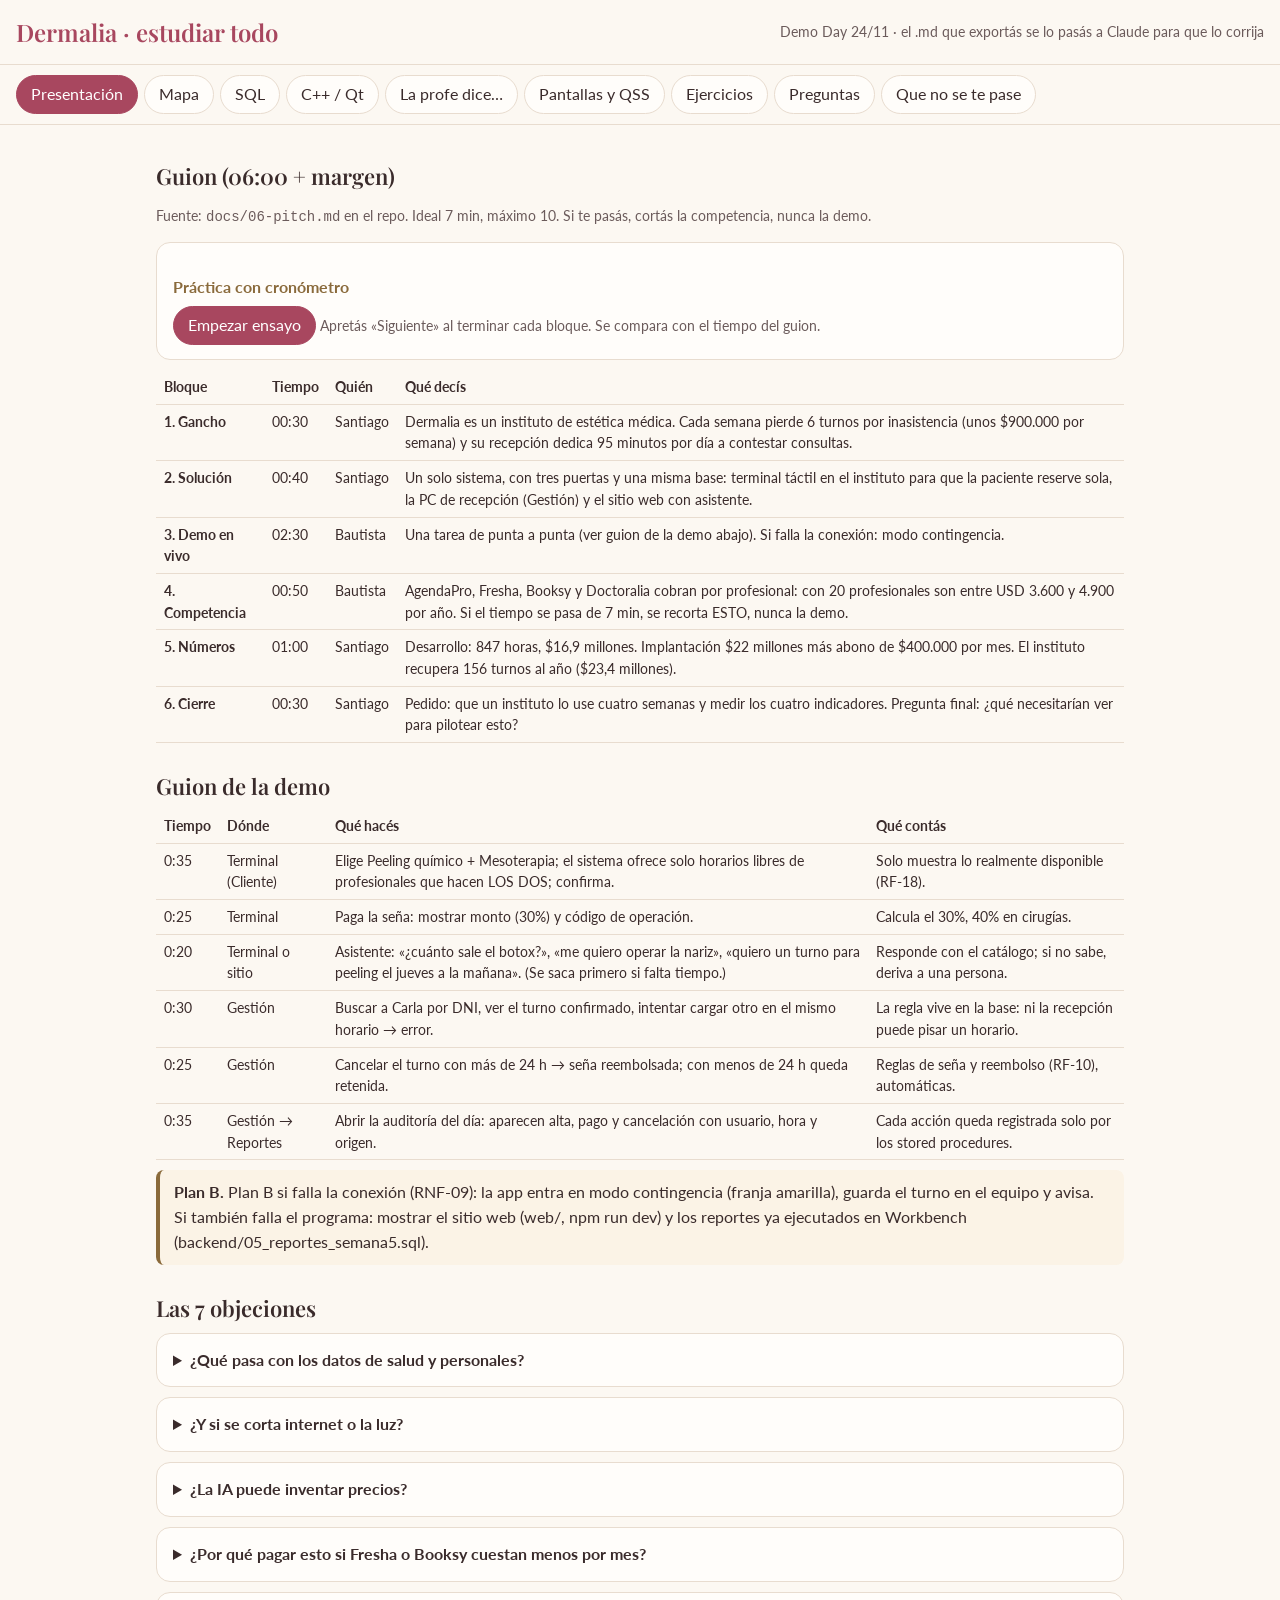
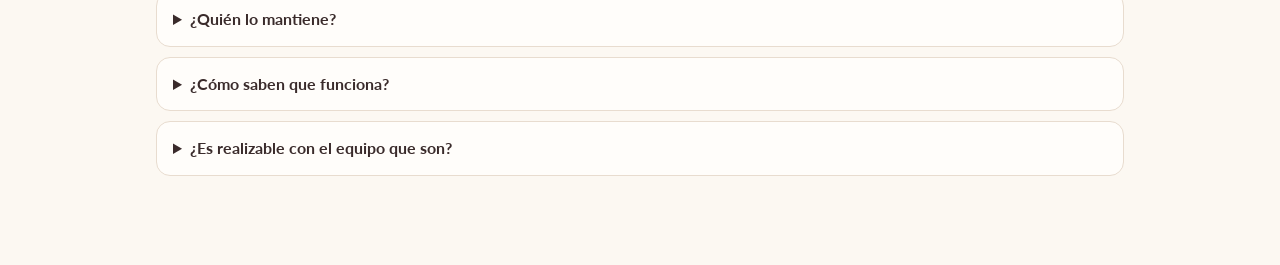
==== berea/index.html @ b36356df "docs(berea): página de estudio Dermalia Co-Authored-By: Claude Sonnet 5.5 <noreply@anthropic.com>" ====
<!doctype html>
<html lang="es">
<head>
<meta charset="utf-8">
<meta name="viewport" content="width=device-width,initial-scale=1">
<title>Dermalia estudio</title>
<link rel="preconnect" href="https://fonts.googleapis.com">
<link rel="stylesheet" href="https://fonts.googleapis.com/css2?family=Lato:wght@400;700&family=Playfair+Display:wght@600&display=swap">
<link rel="stylesheet" href="estilo.css">
</head>
<body>
<header><h1>Dermalia · estudiar todo</h1><span class="mut">Demo Day 24/11 · el .md que exportás se lo pasás a Claude para que lo corrija</span></header>
<nav id="nav"></nav>
<main id="app"></main>
<dialog id="dlg"><img id="dlgimg" alt=""><form method="dialog"><button>Cerrar</button></form></dialog>
<script src="datos.js"></script>
<script src="qss.js"></script>
<script src="app.js"></script>
</body>
</html>
---- berea/estilo.css ----
:root{--bg:#FCF8F2;--panel:#FFFDFA;--tx:#3A2B2B;--mut:#6B5B5B;--acc:#A8475F;--acc2:#8A6A3B;--line:#E8DCCF;--ok:#4F6B53;--okbg:#EAF1EA;--warn:#8A6A3B;--warnbg:#FBF3E6;--bad:#A33A3A;--code:#2B2424;--codetx:#F3E9DD}
@media (prefers-color-scheme:dark){:root:not([data-theme="light"]){--bg:#1E1818;--panel:#2A2121;--tx:#F0E6DC;--mut:#B5A59B;--acc:#E08AA0;--acc2:#D9B678;--line:#4A3C3C;--ok:#9BC4A0;--okbg:#26362A;--warn:#D9B678;--warnbg:#3A3020;--bad:#F08A8A;--code:#141010;--codetx:#F3E9DD}}
:root[data-theme="dark"]{--bg:#1E1818;--panel:#2A2121;--tx:#F0E6DC;--mut:#B5A59B;--acc:#E08AA0;--acc2:#D9B678;--line:#4A3C3C;--ok:#9BC4A0;--okbg:#26362A;--warn:#D9B678;--warnbg:#3A3020;--bad:#F08A8A;--code:#141010;--codetx:#F3E9DD}
*{box-sizing:border-box}
body{margin:0;background:var(--bg);color:var(--tx);font:16px/1.55 Lato,system-ui,sans-serif}
header{padding:16px;border-bottom:1px solid var(--line);display:flex;gap:12px;align-items:center;flex-wrap:wrap;justify-content:space-between}
h1{font:600 24px 'Playfair Display',Georgia,serif;margin:0;color:var(--acc)}
h2{font:600 22px 'Playfair Display',Georgia,serif;margin:28px 0 8px}
h3{font-size:16px;margin:18px 0 6px;color:var(--acc2)}
nav{display:flex;gap:6px;overflow-x:auto;padding:10px 16px;border-bottom:1px solid var(--line);position:sticky;top:0;background:var(--bg);z-index:5}
nav button{white-space:nowrap}
main{max-width:1000px;margin:0 auto;padding:8px 16px 80px}
button,select{font:inherit;color:var(--tx);background:var(--panel);border:1px solid var(--line);border-radius:999px;padding:6px 14px;cursor:pointer}
button:hover{border-color:var(--acc)}
button.on,button.pri{background:var(--acc);border-color:var(--acc);color:#fff}
button.sm{padding:3px 10px;font-size:14px}
textarea,input[type=text],input[type=search]{width:100%;font:14px/1.45 Consolas,monospace;background:var(--panel);color:var(--tx);border:1px solid var(--line);border-radius:10px;padding:10px}
textarea{min-height:130px;resize:vertical}
pre,code{font-family:Consolas,monospace}
pre{background:var(--code);color:var(--codetx);padding:12px;border-radius:10px;overflow:auto;font-size:13px;line-height:1.45;margin:6px 0;white-space:pre}
.card{background:var(--panel);border:1px solid var(--line);border-radius:14px;padding:14px 16px;margin:10px 0}
.grid{display:grid;gap:12px;grid-template-columns:repeat(auto-fit,minmax(280px,1fr))}
.mut{color:var(--mut);font-size:14px}
.tag{display:inline-block;font-size:12px;font-weight:700;padding:1px 9px;border-radius:999px;background:var(--warnbg);color:var(--warn)}
.tag.ok{background:var(--okbg);color:var(--ok)}
.aviso{border-left:4px solid var(--acc2);background:var(--warnbg);padding:10px 14px;border-radius:8px;margin:10px 0}
.chk li{list-style:none;margin:2px 0}.chk{padding-left:4px}
.chk .y{color:var(--ok)}.chk .n{color:var(--mut)}
.cron{font:600 44px Consolas,monospace;color:var(--acc)}
.cron.pasado{color:var(--bad)}
table{border-collapse:collapse;width:100%;font-size:14px}td,th{border-bottom:1px solid var(--line);padding:6px 8px;text-align:left;vertical-align:top}
.shots{display:grid;gap:10px;grid-template-columns:repeat(auto-fill,minmax(150px,1fr))}
.shots figure{margin:0;cursor:pointer}.shots img{width:100%;border:1px solid var(--line);border-radius:8px;display:block}
.shots figcaption{font-size:12px;color:var(--mut)}
dialog{max-width:min(96vw,1100px);background:var(--panel);color:var(--tx);border:1px solid var(--line);border-radius:14px}
dialog img{max-width:100%}
.lab{display:grid;gap:12px;grid-template-columns:1fr 1fr}
@media(max-width:760px){.lab{grid-template-columns:1fr}}
#lab{background:#FCF8F2;color:#3A2B2B;border:1px solid var(--line);border-radius:10px;padding:10px;overflow:auto;max-height:620px}
#lab ul{list-style:none;margin:6px 0;padding:0}
#lab .QPushButton{cursor:pointer;margin:3px 3px 3px 0}
#lab .QListWidget .item{cursor:pointer}
#lab .fila{display:flex;gap:8px;align-items:center;flex-wrap:wrap;margin:6px 0}
#lab input.QLineEdit{width:100%;font-family:inherit}
#lab .QFrame{margin:6px 0;padding:10px}
#lab .QLabel{display:inline-block}
.err{color:var(--bad);font-size:13px;white-space:pre-wrap}
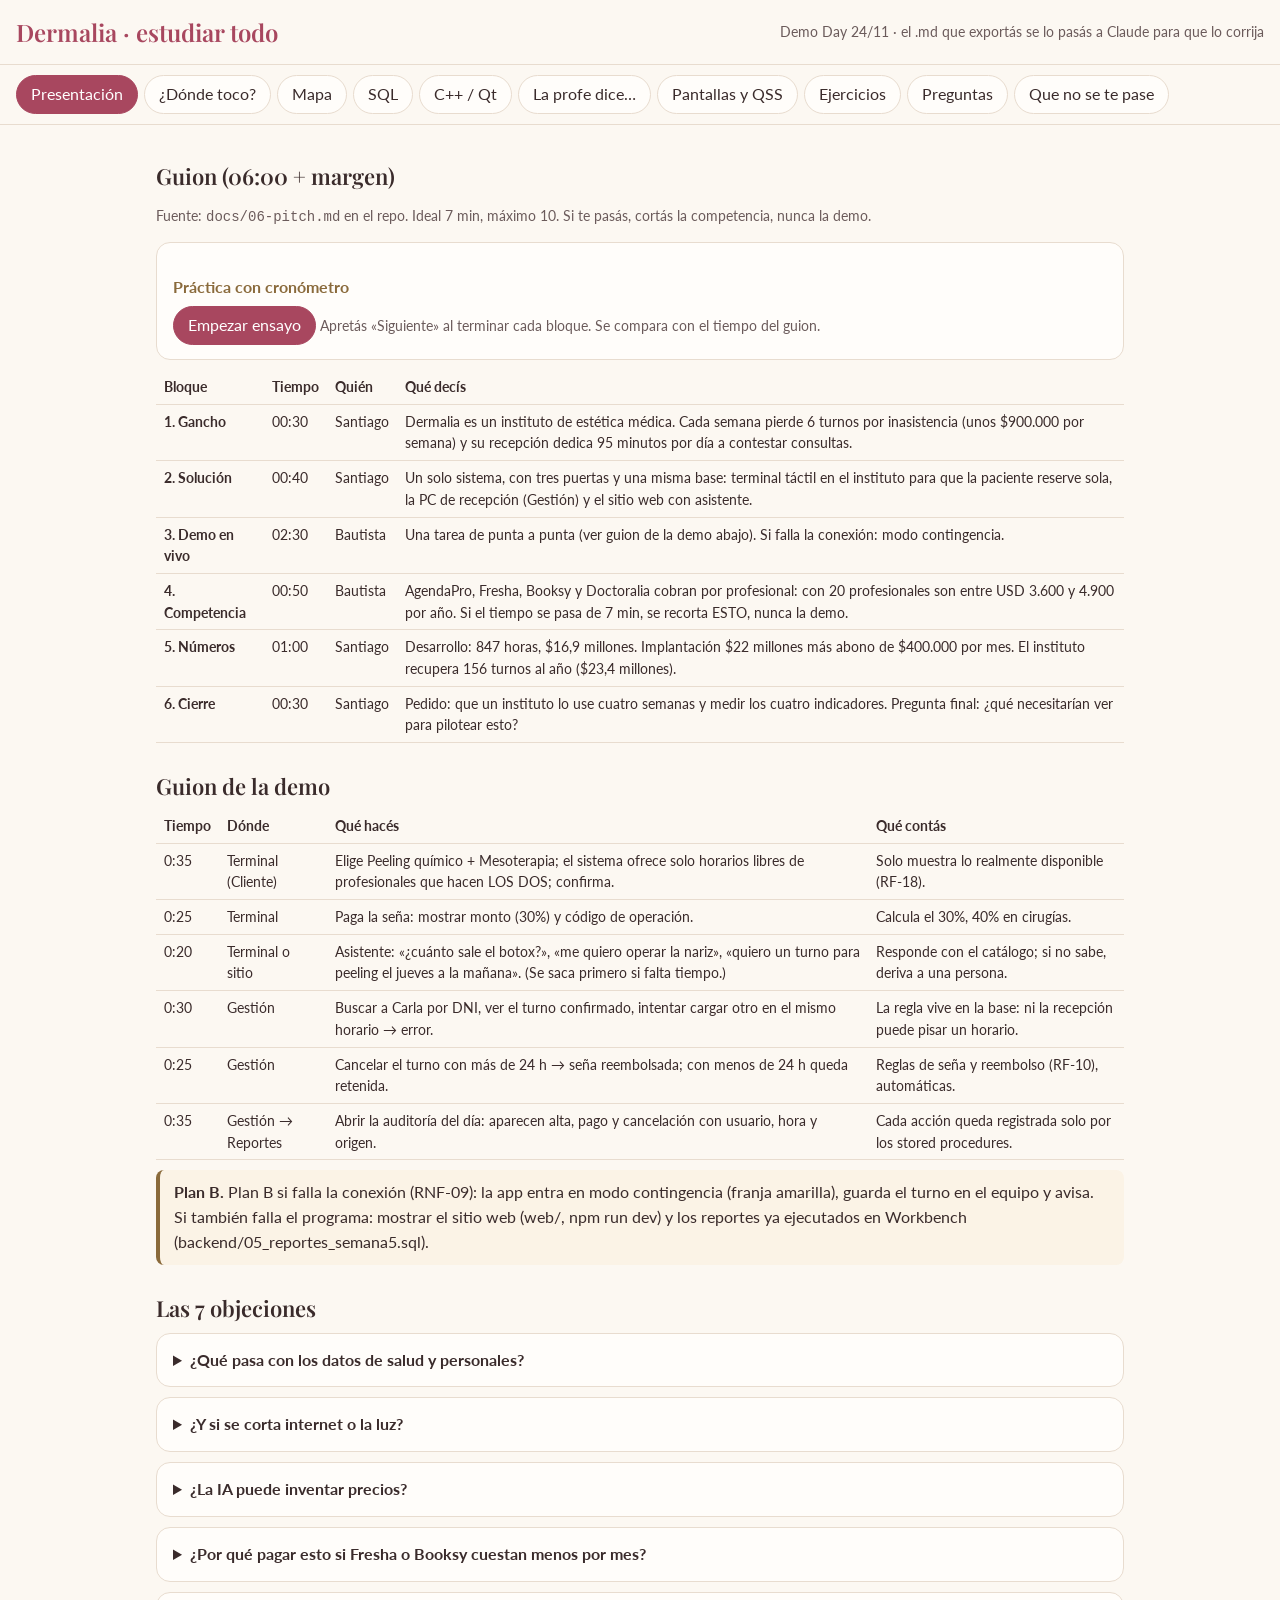
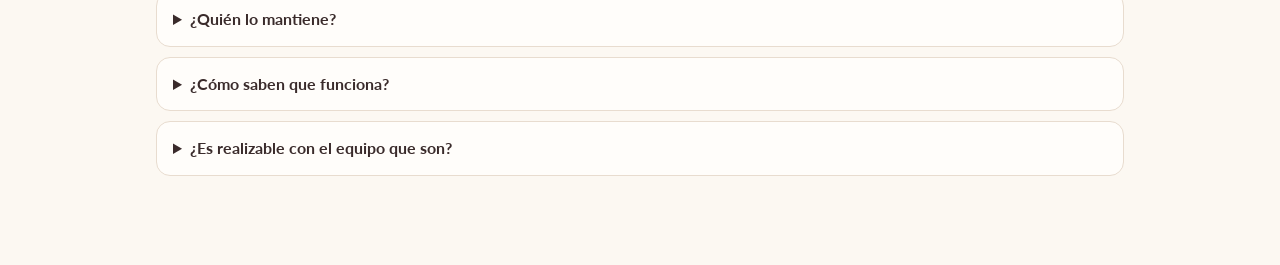
==== commit 594b1bd9: "feat(berea): pestaña ¿Dónde toco? con pedidos típicos, simulacro y zonas de los .cpp Co-Authored-By:" ====
--- a/berea/index.html
+++ b/berea/index.html
@@ -14,6 +14,7 @@
 <main id="app"></main>
 <dialog id="dlg"><img id="dlgimg" alt=""><form method="dialog"><button>Cerrar</button></form></dialog>
 <script src="datos.js"></script>
+<script src="donde.js"></script>
 <script src="qss.js"></script>
 <script src="app.js"></script>
 </body>
